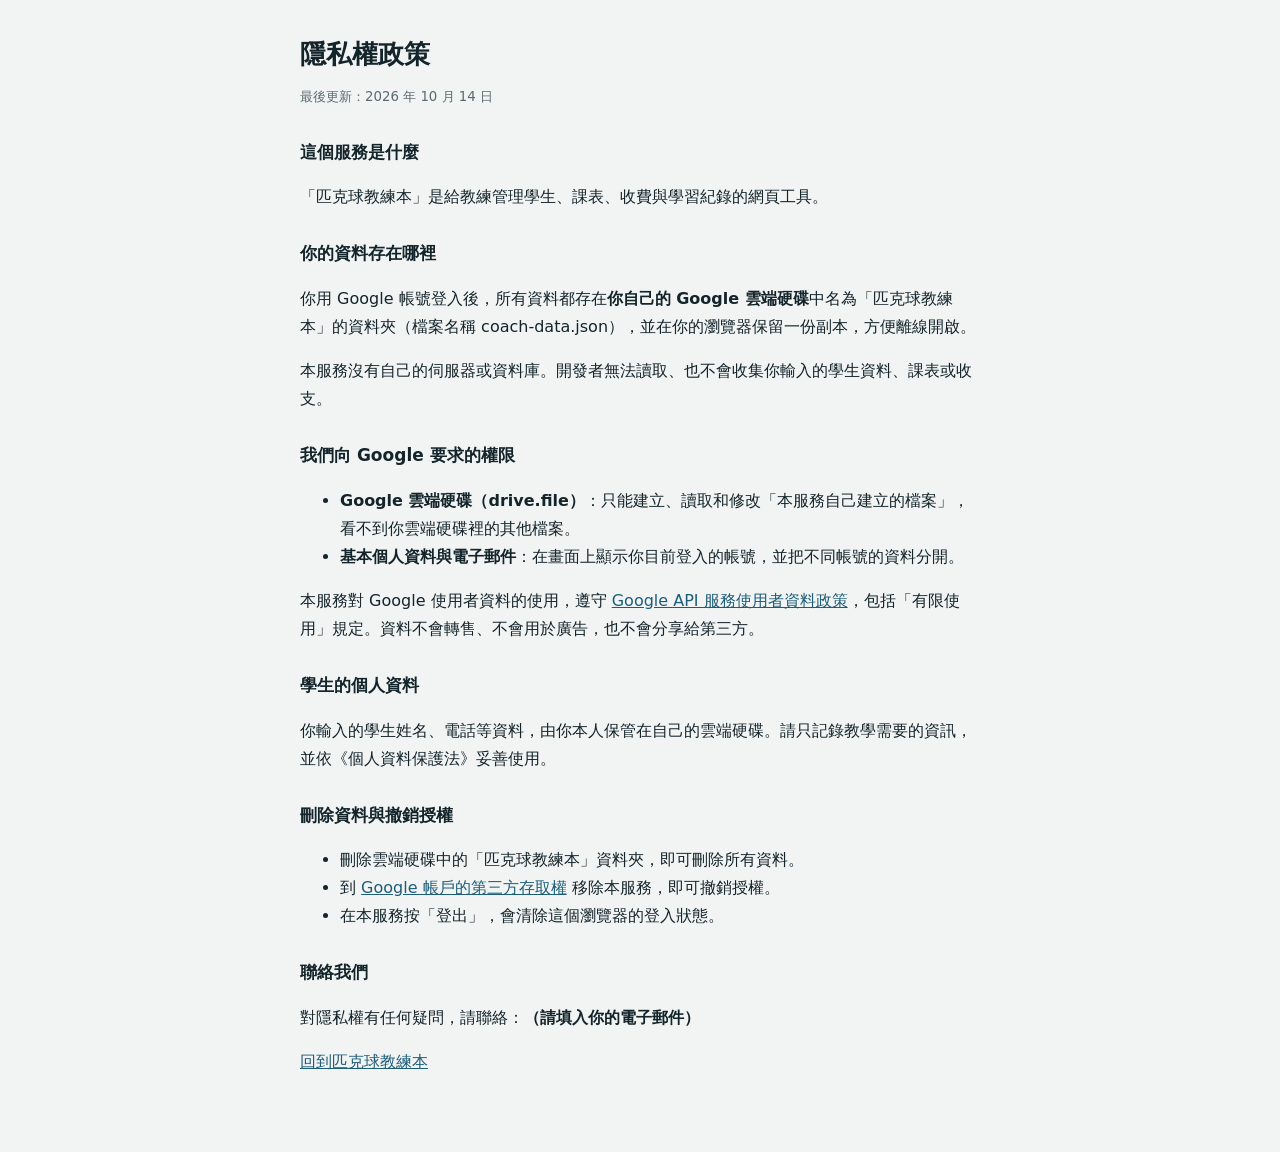
==== docs/privacy.html @ 5401df60 "Add files via upload" ====
<!doctype html>
<html lang="zh-Hant-TW">
<head>
<meta charset="utf-8">
<meta name="viewport" content="width=device-width,initial-scale=1">
<title>隱私權政策｜匹克球教練本</title>
<style>
:root{--bg:#F1F4F3;--fg:#14242B;--muted:#5A6B70;--court:#1E5D78}
@media (prefers-color-scheme:dark){:root{--bg:#0F1A1F;--fg:#E7EFF1;--muted:#97A9AE;--court:#7FC0DB;color-scheme:dark}}
body{margin:0;background:var(--bg);color:var(--fg);font-family:"Noto Sans TC","PingFang TC","Microsoft JhengHei",system-ui,sans-serif;line-height:1.75}
main{max-width:680px;margin:0 auto;padding:32px max(20px,env(safe-area-inset-left,0px)) 60px}
h1{font-size:26px;margin:0 0 4px}h2{font-size:17px;margin:28px 0 6px}
p,li{color:var(--fg)}small{color:var(--muted)}a{color:var(--court)}
</style>
</head>
<body><main>
<h1>隱私權政策</h1>
<small>最後更新：2026 年 10 月 14 日</small>

<h2>這個服務是什麼</h2>
<p>「匹克球教練本」是給教練管理學生、課表、收費與學習紀錄的網頁工具。</p>

<h2>你的資料存在哪裡</h2>
<p>你用 Google 帳號登入後，所有資料都存在<b>你自己的 Google 雲端硬碟</b>中名為「匹克球教練本」的資料夾（檔案名稱 coach-data.json），並在你的瀏覽器保留一份副本，方便離線開啟。</p>
<p>本服務沒有自己的伺服器或資料庫。開發者無法讀取、也不會收集你輸入的學生資料、課表或收支。</p>

<h2>我們向 Google 要求的權限</h2>
<ul>
<li><b>Google 雲端硬碟（drive.file）</b>：只能建立、讀取和修改「本服務自己建立的檔案」，看不到你雲端硬碟裡的其他檔案。</li>
<li><b>基本個人資料與電子郵件</b>：在畫面上顯示你目前登入的帳號，並把不同帳號的資料分開。</li>
</ul>
<p>本服務對 Google 使用者資料的使用，遵守 <a href="https://developers.google.com/terms/api-services-user-data-policy" target="_blank" rel="noopener">Google API 服務使用者資料政策</a>，包括「有限使用」規定。資料不會轉售、不會用於廣告，也不會分享給第三方。</p>

<h2>學生的個人資料</h2>
<p>你輸入的學生姓名、電話等資料，由你本人保管在自己的雲端硬碟。請只記錄教學需要的資訊，並依《個人資料保護法》妥善使用。</p>

<h2>刪除資料與撤銷授權</h2>
<ul>
<li>刪除雲端硬碟中的「匹克球教練本」資料夾，即可刪除所有資料。</li>
<li>到 <a href="https://myaccount.google.com/permissions" target="_blank" rel="noopener">Google 帳戶的第三方存取權</a> 移除本服務，即可撤銷授權。</li>
<li>在本服務按「登出」，會清除這個瀏覽器的登入狀態。</li>
</ul>

<h2>聯絡我們</h2>
<p>對隱私權有任何疑問，請聯絡：<b>（請填入你的電子郵件）</b></p>
<p><a href="./">回到匹克球教練本</a></p>
</main></body>
</html>
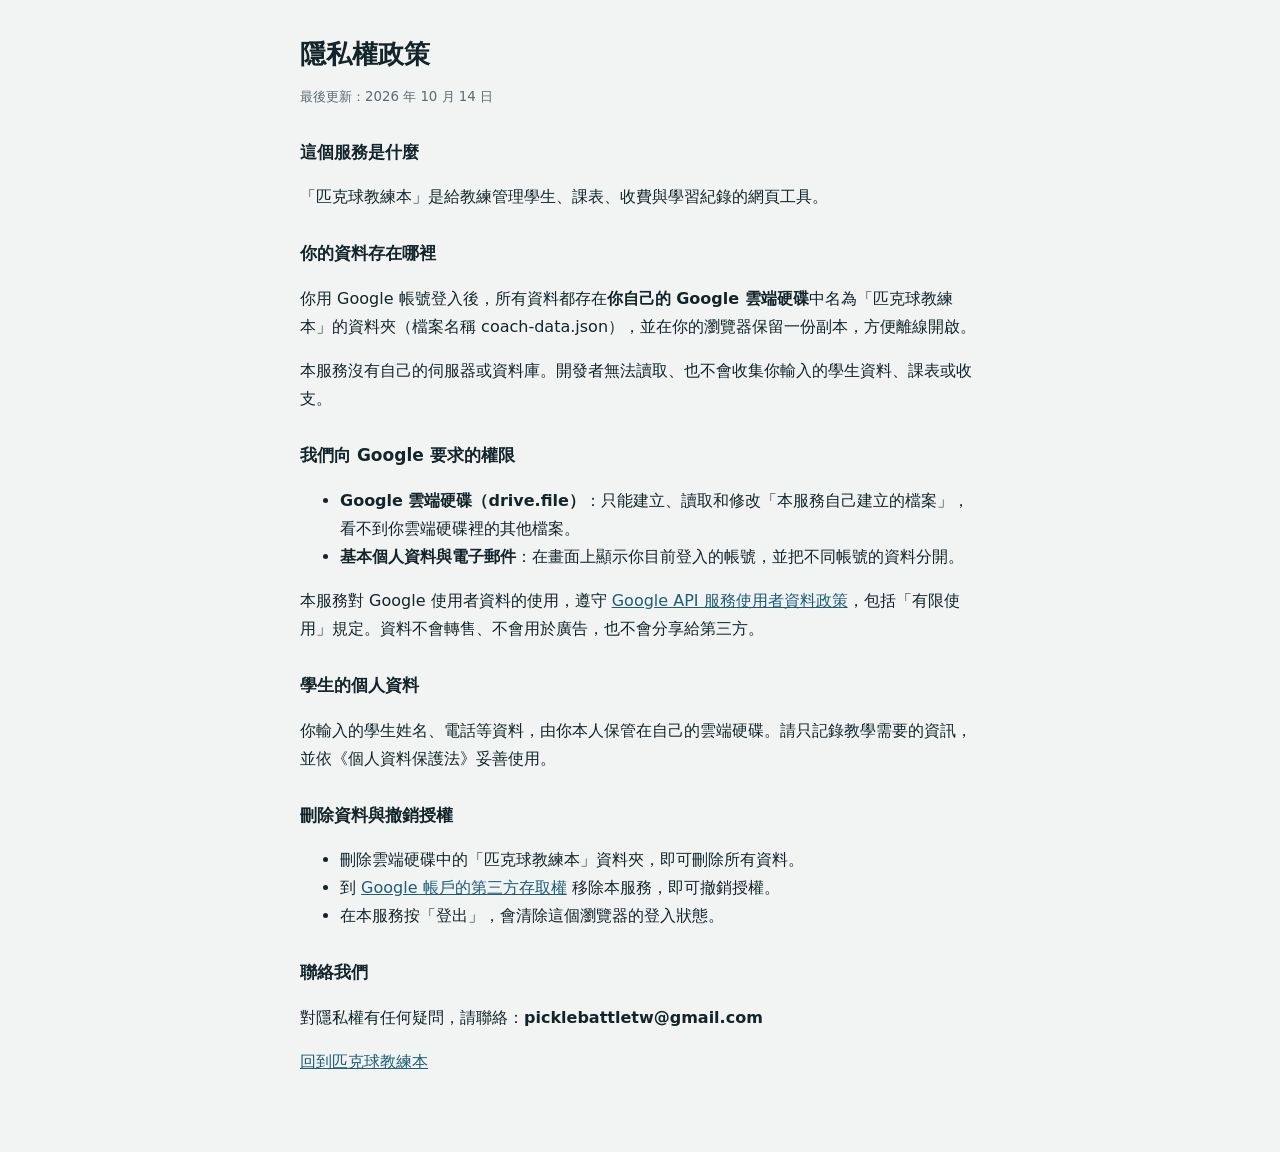
==== commit 163c4db0: "Update privacy.html" ====
--- a/docs/privacy.html
+++ b/docs/privacy.html
@@ -42,7 +42,7 @@
 </ul>
 
 <h2>聯絡我們</h2>
-<p>對隱私權有任何疑問，請聯絡：<b>（請填入你的電子郵件）</b></p>
+<p>對隱私權有任何疑問，請聯絡：<b>picklebattletw@gmail.com</b></p>
 <p><a href="./">回到匹克球教練本</a></p>
 </main></body>
 </html>
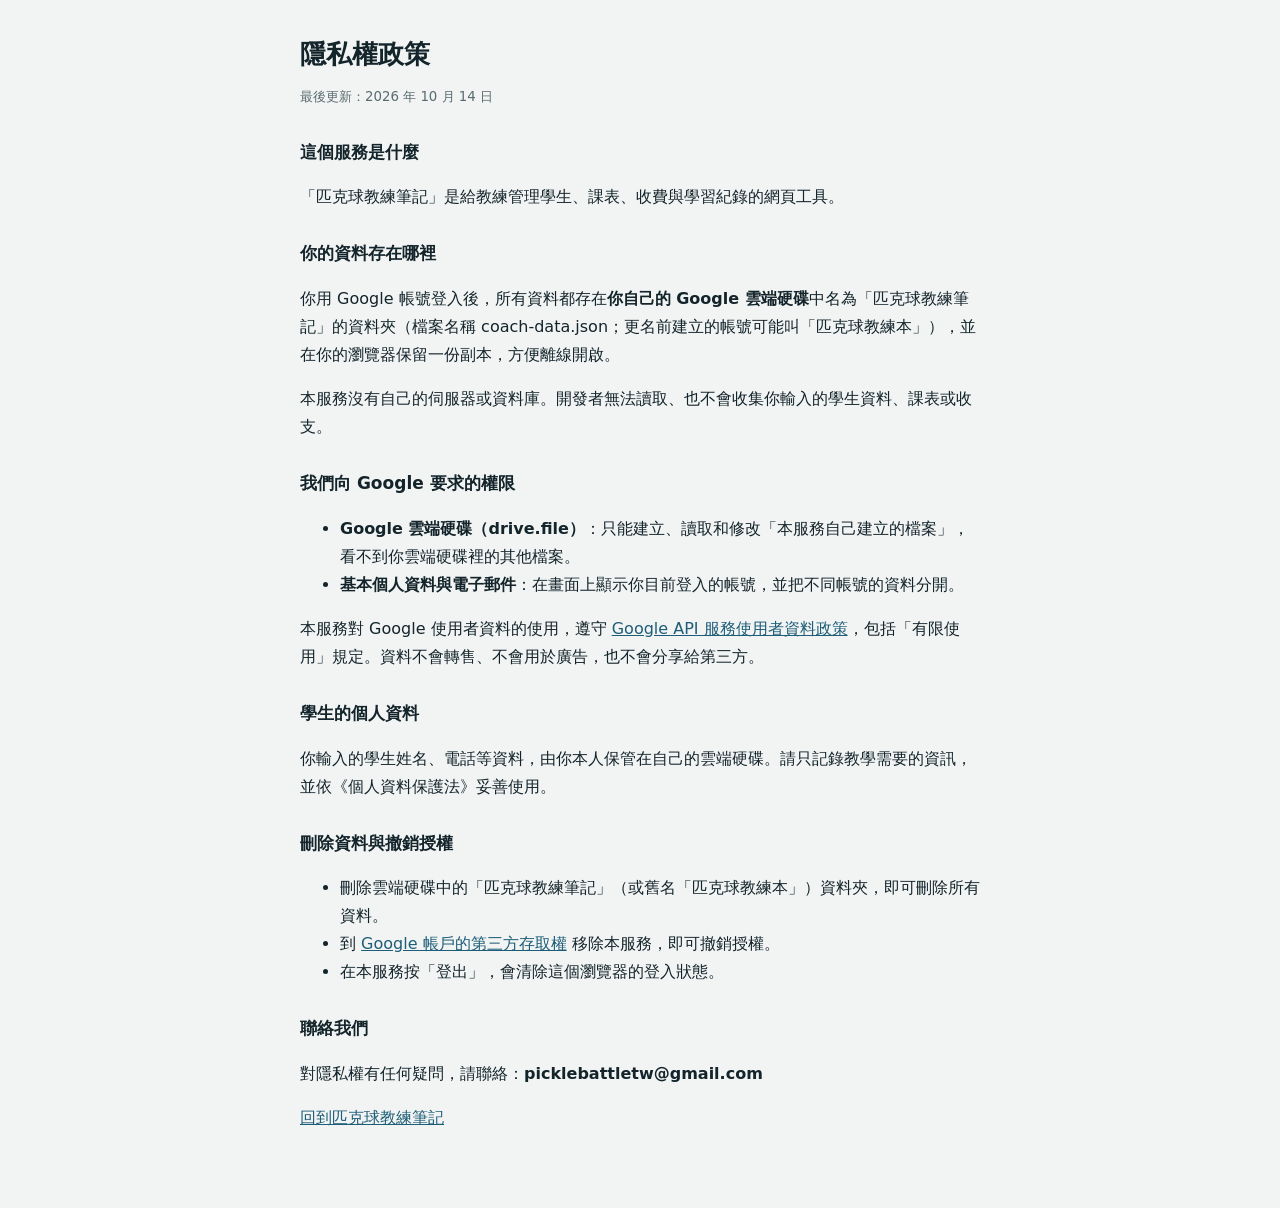
==== commit 55480d65: "名稱改為「匹克球教練筆記」 - 網站標題、頂端名稱、主畫面圖示名稱（教練筆記）、隱私權政策都改新名 - 雲端硬碟資料夾新名稱為「匹克球教練筆記」，但會先找新名、找不到再找舊名   「匹克球教練本」，改" ====
--- a/docs/privacy.html
+++ b/docs/privacy.html
@@ -3,7 +3,7 @@
 <head>
 <meta charset="utf-8">
 <meta name="viewport" content="width=device-width,initial-scale=1">
-<title>隱私權政策｜匹克球教練本</title>
+<title>隱私權政策｜匹克球教練筆記</title>
 <style>
 :root{--bg:#F1F4F3;--fg:#14242B;--muted:#5A6B70;--court:#1E5D78}
 @media (prefers-color-scheme:dark){:root{--bg:#0F1A1F;--fg:#E7EFF1;--muted:#97A9AE;--court:#7FC0DB;color-scheme:dark}}
@@ -18,10 +18,10 @@
 <small>最後更新：2026 年 10 月 14 日</small>
 
 <h2>這個服務是什麼</h2>
-<p>「匹克球教練本」是給教練管理學生、課表、收費與學習紀錄的網頁工具。</p>
+<p>「匹克球教練筆記」是給教練管理學生、課表、收費與學習紀錄的網頁工具。</p>
 
 <h2>你的資料存在哪裡</h2>
-<p>你用 Google 帳號登入後，所有資料都存在<b>你自己的 Google 雲端硬碟</b>中名為「匹克球教練本」的資料夾（檔案名稱 coach-data.json），並在你的瀏覽器保留一份副本，方便離線開啟。</p>
+<p>你用 Google 帳號登入後，所有資料都存在<b>你自己的 Google 雲端硬碟</b>中名為「匹克球教練筆記」的資料夾（檔案名稱 coach-data.json；更名前建立的帳號可能叫「匹克球教練本」），並在你的瀏覽器保留一份副本，方便離線開啟。</p>
 <p>本服務沒有自己的伺服器或資料庫。開發者無法讀取、也不會收集你輸入的學生資料、課表或收支。</p>
 
 <h2>我們向 Google 要求的權限</h2>
@@ -36,13 +36,13 @@
 
 <h2>刪除資料與撤銷授權</h2>
 <ul>
-<li>刪除雲端硬碟中的「匹克球教練本」資料夾，即可刪除所有資料。</li>
+<li>刪除雲端硬碟中的「匹克球教練筆記」（或舊名「匹克球教練本」）資料夾，即可刪除所有資料。</li>
 <li>到 <a href="https://myaccount.google.com/permissions" target="_blank" rel="noopener">Google 帳戶的第三方存取權</a> 移除本服務，即可撤銷授權。</li>
 <li>在本服務按「登出」，會清除這個瀏覽器的登入狀態。</li>
 </ul>
 
 <h2>聯絡我們</h2>
 <p>對隱私權有任何疑問，請聯絡：<b>picklebattletw@gmail.com</b></p>
-<p><a href="./">回到匹克球教練本</a></p>
+<p><a href="./">回到匹克球教練筆記</a></p>
 </main></body>
 </html>
